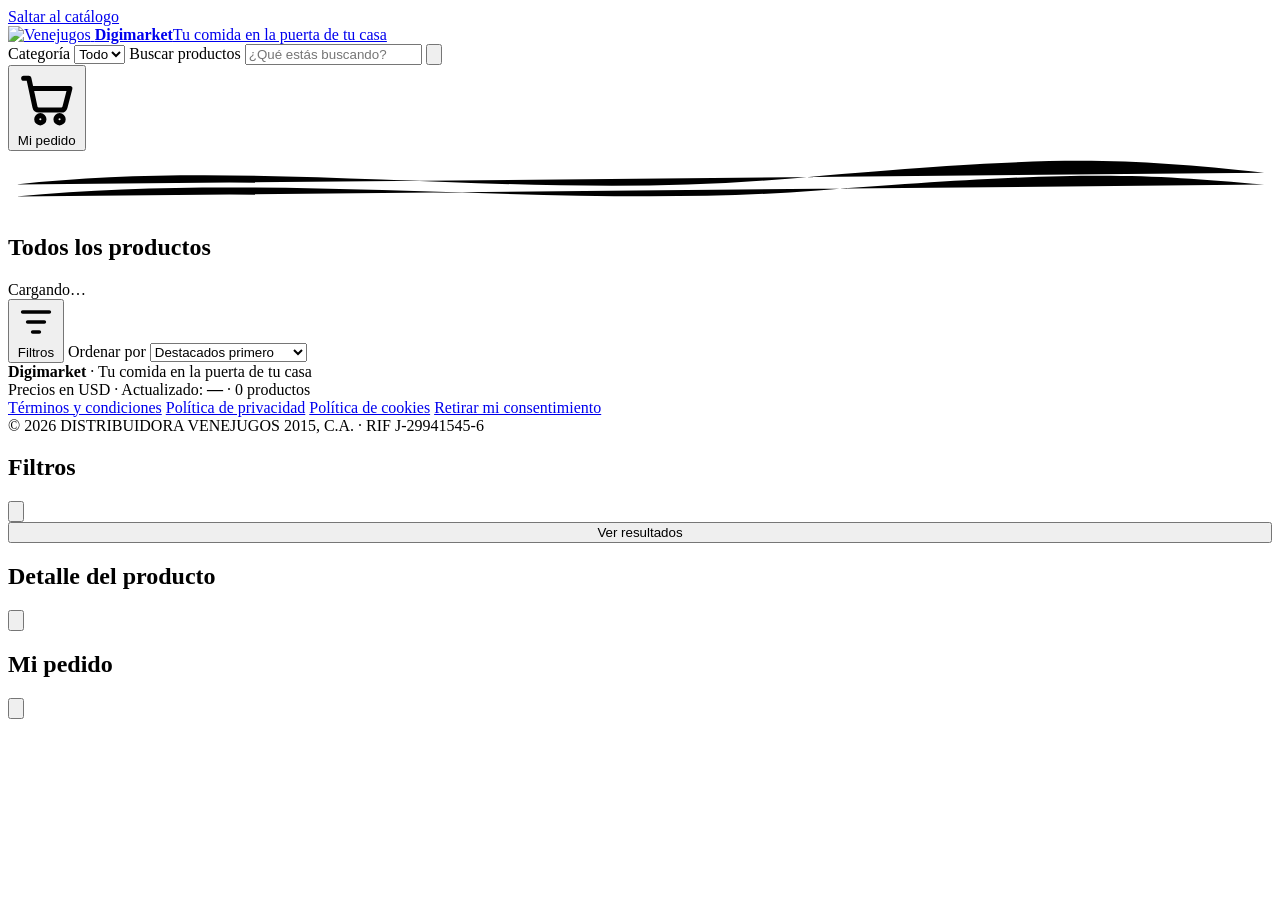
==== index.html @ 6cc230de "Add files via upload" ====
<!DOCTYPE html>
<html lang="es">
<head>
<meta charset="UTF-8">
<meta http-equiv="Content-Security-Policy" content="default-src 'self'; script-src 'self'; style-src 'self' 'unsafe-inline'; img-src 'self' data: blob: https:; font-src 'self'; connect-src 'self' https://script.google.com https://script.googleusercontent.com; object-src 'none'; base-uri 'self'; form-action 'self'">
<meta name="viewport" content="width=device-width, initial-scale=1, viewport-fit=cover, interactive-widget=resizes-content">
<title>Digimarket · Catálogo y promociones</title>
<meta name="description" content="Catálogo de productos Digimarket con precios, disponibilidad y promociones del mes.">
<meta name="theme-color" content="#0a2687">
<link rel="icon" type="image/png" href="img/favicon.png">
<link rel="apple-touch-icon" href="img/icono.png">
<link rel="preload" href="fuentes/bricolage.woff2" as="font" type="font/woff2" crossorigin>
<link rel="preload" href="fuentes/hanken.woff2" as="font" type="font/woff2" crossorigin>
<link rel="stylesheet" href="css/tienda.css">
</head>
<body class="entra">
<a class="saltar" href="#catalogo">Saltar al catálogo</a>

<header class="nav">
  <div class="contenedor nav-fila">
    <a class="marca" href="./" aria-label="Digimarket, inicio">
      <span class="marca-logo"><img src="img/logo.png" alt="Venejugos" width="56" height="38"></span>
      <span class="marca-texto"><strong id="nombreTienda">Digimarket</strong><span id="sloganTienda">Tu comida en la puerta de tu casa</span></span>
    </a>

    <form class="buscador" id="formBuscar" role="search">
      <label class="sr-only" for="buscarCategoria">Categoría</label>
      <select id="buscarCategoria"><option value="">Todo</option></select>
      <label class="sr-only" for="buscar">Buscar productos</label>
      <input id="buscar" type="search" placeholder="¿Qué estás buscando?" autocomplete="off" enterkeyhint="search">
      <button type="submit" aria-label="Buscar">
        <svg viewBox="0 0 24 24" fill="none" stroke="currentColor" stroke-width="2.4" stroke-linecap="round"><circle cx="11" cy="11" r="7"/><path d="m20 20-3.5-3.5"/></svg>
      </button>
    </form>

    <button class="btn-carrito" id="abrirCarrito" aria-label="Abrir mi pedido">
      <svg viewBox="0 0 24 24" fill="none" stroke="currentColor" stroke-width="2" stroke-linecap="round" stroke-linejoin="round"><path d="M3 4h2l2.4 11.2a1.5 1.5 0 0 0 1.5 1.2h8.7a1.5 1.5 0 0 0 1.5-1.1L21 8H6.2"/><circle cx="9.5" cy="20" r="1.4"/><circle cx="17" cy="20" r="1.4"/></svg>
      <span class="contador" id="contadorCarrito" hidden>0</span>
      <span class="txt">Mi pedido</span>
    </button>
  </div>
  <nav class="subnav" aria-label="Categorías">
    <div class="contenedor subnav-pista" id="barraCategorias"></div>
  </nav>
</header>
<svg class="cinta" viewBox="0 0 1280 60" aria-hidden="true" focusable="false">
    <defs>
      <linearGradient id="metal-plata" gradientUnits="userSpaceOnUse" x1="0" y1="0" x2="1280" y2="0"><stop offset="0" stop-color="#ffffff"/><stop offset=".22" stop-color="#c3cde2"/><stop offset=".45" stop-color="#ffffff"/><stop offset=".7" stop-color="#a9b6cf"/><stop offset="1" stop-color="#ffffff"/></linearGradient>
      <linearGradient id="metal-rojo" gradientUnits="userSpaceOnUse" x1="0" y1="0" x2="1280" y2="0"><stop offset="0" stop-color="#ff5a6e"/><stop offset=".25" stop-color="#e2001a"/><stop offset=".5" stop-color="#8f0011"/><stop offset=".75" stop-color="#e2001a"/><stop offset="1" stop-color="#ff4d63"/></linearGradient>
    </defs>
    <path class="c-azul" pathLength="1600" d="M8 34 C 260 6, 520 52, 790 28 S 1120 6, 1272 22"/>
    <path class="c-rojo" pathLength="1600" d="M8 46 C 280 20, 560 60, 820 40 S 1140 22, 1272 34"/>
  </svg>

<main class="contenedor" id="inicio">
  <section class="promos" id="seccionPromos" aria-label="Promociones del mes" hidden>
    <div class="promos-pista" id="pistaPromos"></div>
    <button class="promos-ctrl prev" id="promoPrev" aria-label="Promoción anterior"><svg viewBox="0 0 24 24" fill="none" stroke="currentColor" stroke-width="2.6" stroke-linecap="round"><path d="m15 18-6-6 6-6"/></svg></button>
    <button class="promos-ctrl next" id="promoNext" aria-label="Promoción siguiente"><svg viewBox="0 0 24 24" fill="none" stroke="currentColor" stroke-width="2.6" stroke-linecap="round"><path d="m9 18 6-6-6-6"/></svg></button>
    <div class="promos-puntos" id="puntosPromos"></div>
  </section>

  <section class="seccion panel-ofertas" id="seccionOfertas" hidden>
    <div class="seccion-cab">
      <h2 id="tituloOfertas">Ofertas del mes</h2>
      <button class="enlace" id="verOfertas">Ver todas</button>
    </div>
    <div class="fila-scroll" id="filaOfertas"></div>
  </section>

  <section class="catalogo" id="catalogo" aria-label="Catálogo de productos">
    <aside class="filtros" id="filtrosLateral" aria-label="Filtros"></aside>
    <div>
      <div class="seccion-cab" style="margin-bottom:8px">
        <h2 id="tituloListado">Todos los productos</h2>
      </div>
      <div class="barra-resultados">
        <span class="total" id="totalResultados" aria-live="polite">Cargando…</span>
        <div class="barra-acciones">
          <button class="btn-filtros" id="abrirFiltros" type="button">
            <svg viewBox="0 0 24 24" fill="none" stroke="currentColor" stroke-width="2.2" stroke-linecap="round"><path d="M4 6h16M7 12h10M10 18h4"/></svg>
            Filtros <span class="num" id="numFiltros" hidden>0</span>
          </button>
          <label class="sr-only" for="orden">Ordenar por</label>
          <select class="selector" id="orden">
            <option value="relevancia">Destacados primero</option>
            <option value="precio-asc">Precio: menor a mayor</option>
            <option value="precio-desc">Precio: mayor a menor</option>
            <option value="descuento-desc">Mayor descuento</option>
            <option value="producto-asc">Nombre: A-Z</option>
            <option value="producto-desc">Nombre: Z-A</option>
            <option value="stock-desc">Más disponibles</option>
          </select>
        </div>
      </div>
      <div class="chips-activos" id="chipsActivos"></div>
      <div class="grid" id="grid" aria-busy="true"></div>
      <nav class="paginacion" id="paginacion" aria-label="Páginas"></nav>
    </div>
  </section>
</main>

<footer class="pie">
  <div class="contenedor pie-fila">
    <div><strong id="pieNombre">Digimarket</strong> · <span id="pieSlogan">Tu comida en la puerta de tu casa</span><br>Precios en USD · Actualizado: <strong id="actualizado">—</strong> · <span id="totalProductos">0</span> productos</div>
    <nav class="pie-legal" aria-label="Documentos legales">
      <a href="terminos.html">Términos y condiciones</a>
      <a href="privacidad.html">Política de privacidad</a>
      <a href="cookies.html">Política de cookies</a>
      <a href="#" data-retirar-consentimiento>Retirar mi consentimiento</a>
    </nav>
    <div>© 2026 <span data-legal="empresa.razon">DISTRIBUIDORA VENEJUGOS 2015, C.A.</span> · RIF <span data-legal="empresa.rif">J-29941545-6</span></div>
  </div>
</footer>

<div class="velo" id="velo"></div>

<!-- Hoja de filtros (móvil / tableta) -->
<aside class="hoja izquierda" id="hojaFiltros" role="dialog" aria-modal="true" aria-labelledby="tFiltros">
  <div class="asa"></div>
  <div class="hoja-cab"><h2 id="tFiltros">Filtros</h2><button class="btn-cerrar" data-cerrar aria-label="Cerrar filtros"><svg viewBox="0 0 24 24" fill="none" stroke="currentColor" stroke-width="2.4" stroke-linecap="round"><path d="M18 6 6 18M6 6l12 12"/></svg></button></div>
  <div class="hoja-cuerpo" id="filtrosHoja"></div>
  <div class="hoja-pie"><button class="btn btn-azul" style="width:100%" data-cerrar id="verResultados">Ver resultados</button></div>
</aside>

<!-- Detalle de producto -->
<aside class="hoja centro" id="hojaDetalle" role="dialog" aria-modal="true" aria-labelledby="tDetalle">
  <div class="asa"></div>
  <div class="hoja-cab"><h2 id="tDetalle">Detalle del producto</h2><button class="btn-cerrar" data-cerrar aria-label="Cerrar detalle"><svg viewBox="0 0 24 24" fill="none" stroke="currentColor" stroke-width="2.4" stroke-linecap="round"><path d="M18 6 6 18M6 6l12 12"/></svg></button></div>
  <div class="hoja-cuerpo" id="contenidoDetalle"></div>
</aside>

<!-- Carrito / Mi pedido -->
<aside class="hoja" id="hojaCarrito" role="dialog" aria-modal="true" aria-labelledby="tCarrito">
  <div class="asa"></div>
  <div class="hoja-cab"><h2 id="tCarrito">Mi pedido</h2><button class="btn-cerrar" data-cerrar aria-label="Cerrar pedido"><svg viewBox="0 0 24 24" fill="none" stroke="currentColor" stroke-width="2.4" stroke-linecap="round"><path d="M18 6 6 18M6 6l12 12"/></svg></button></div>
  <div class="hoja-cuerpo" id="contenidoCarrito"></div>
  <div class="hoja-pie" id="pieCarrito"></div>
</aside>

<div class="pedido-captura" id="pedidoCaptura" aria-hidden="true"></div>
<div class="aviso-flotante" id="avisoFlotante" role="status" aria-live="polite"></div>

<script src="js/vendor/html2canvas.min.js" defer></script>
<script src="js/legal.js"></script>
<script src="js/consentimiento.js"></script>
<script src="js/comun.js"></script>
<script src="js/tienda.js"></script>
</body>
</html>
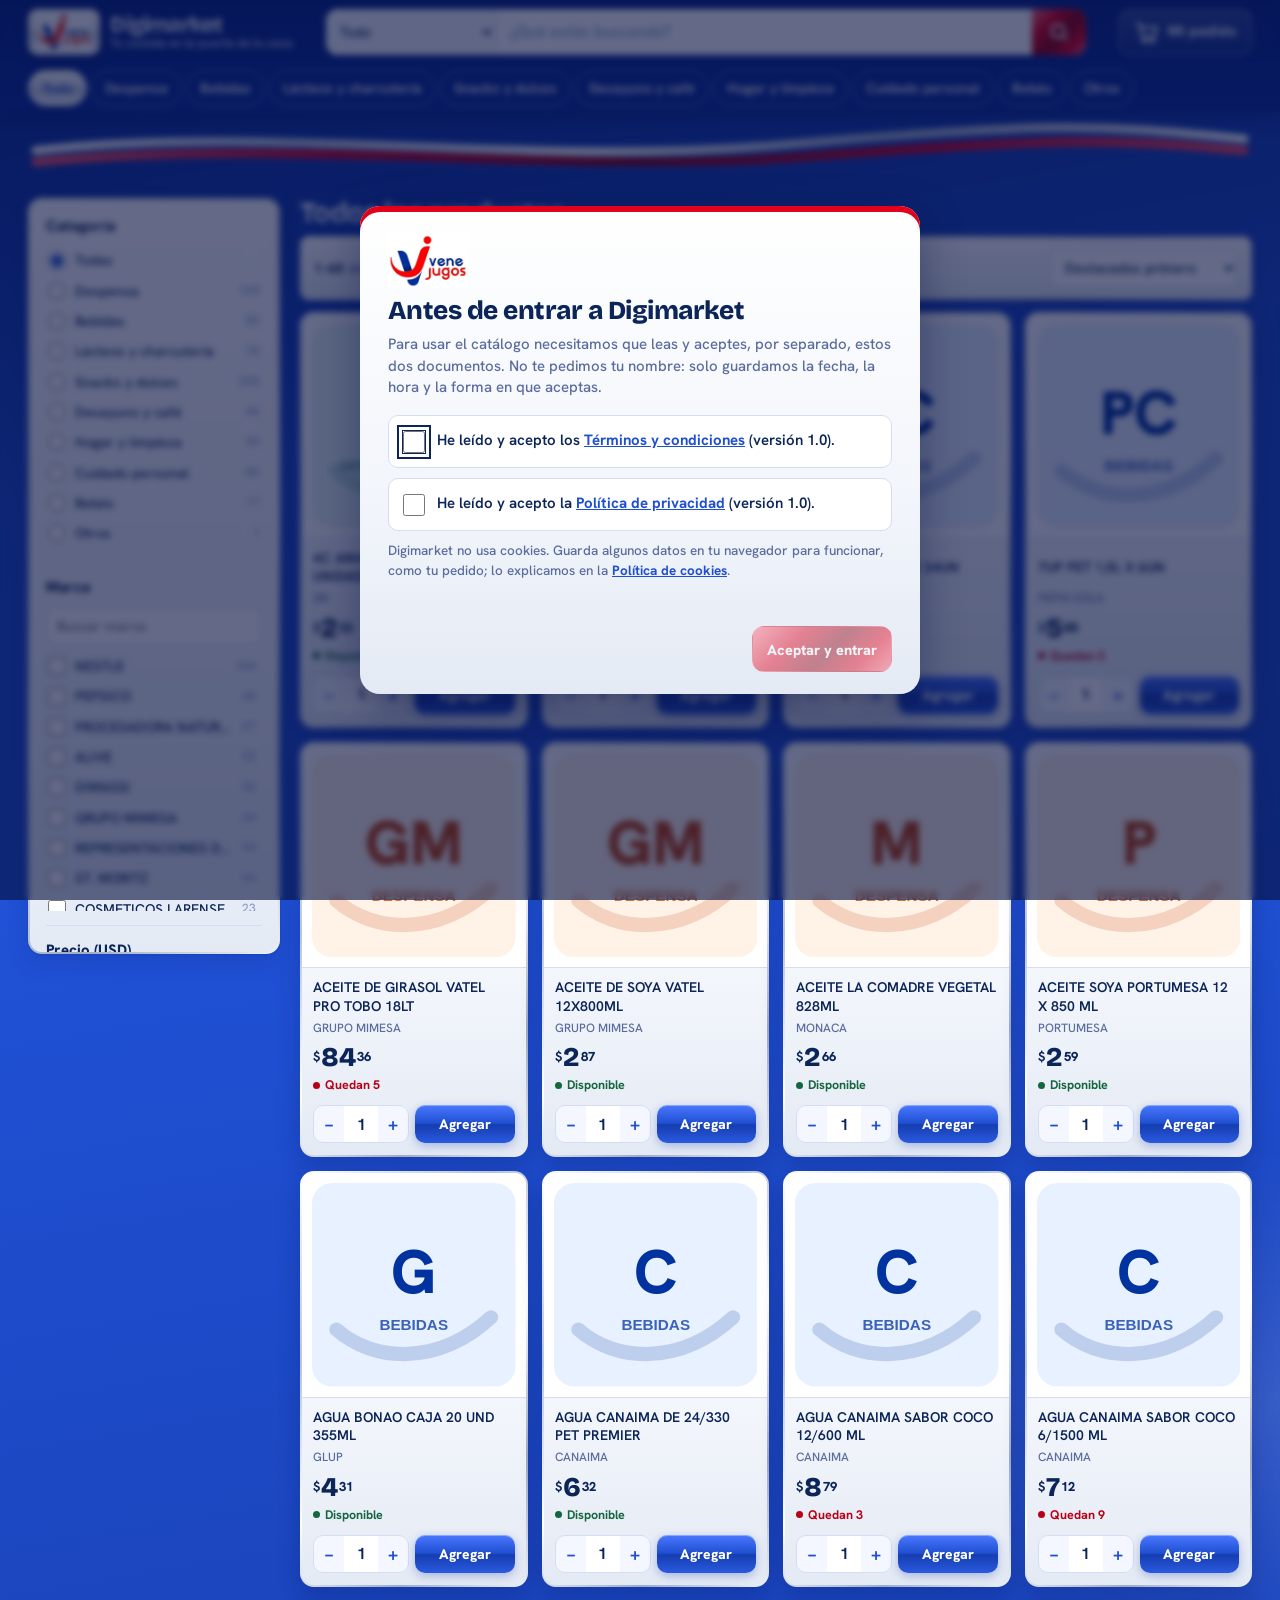
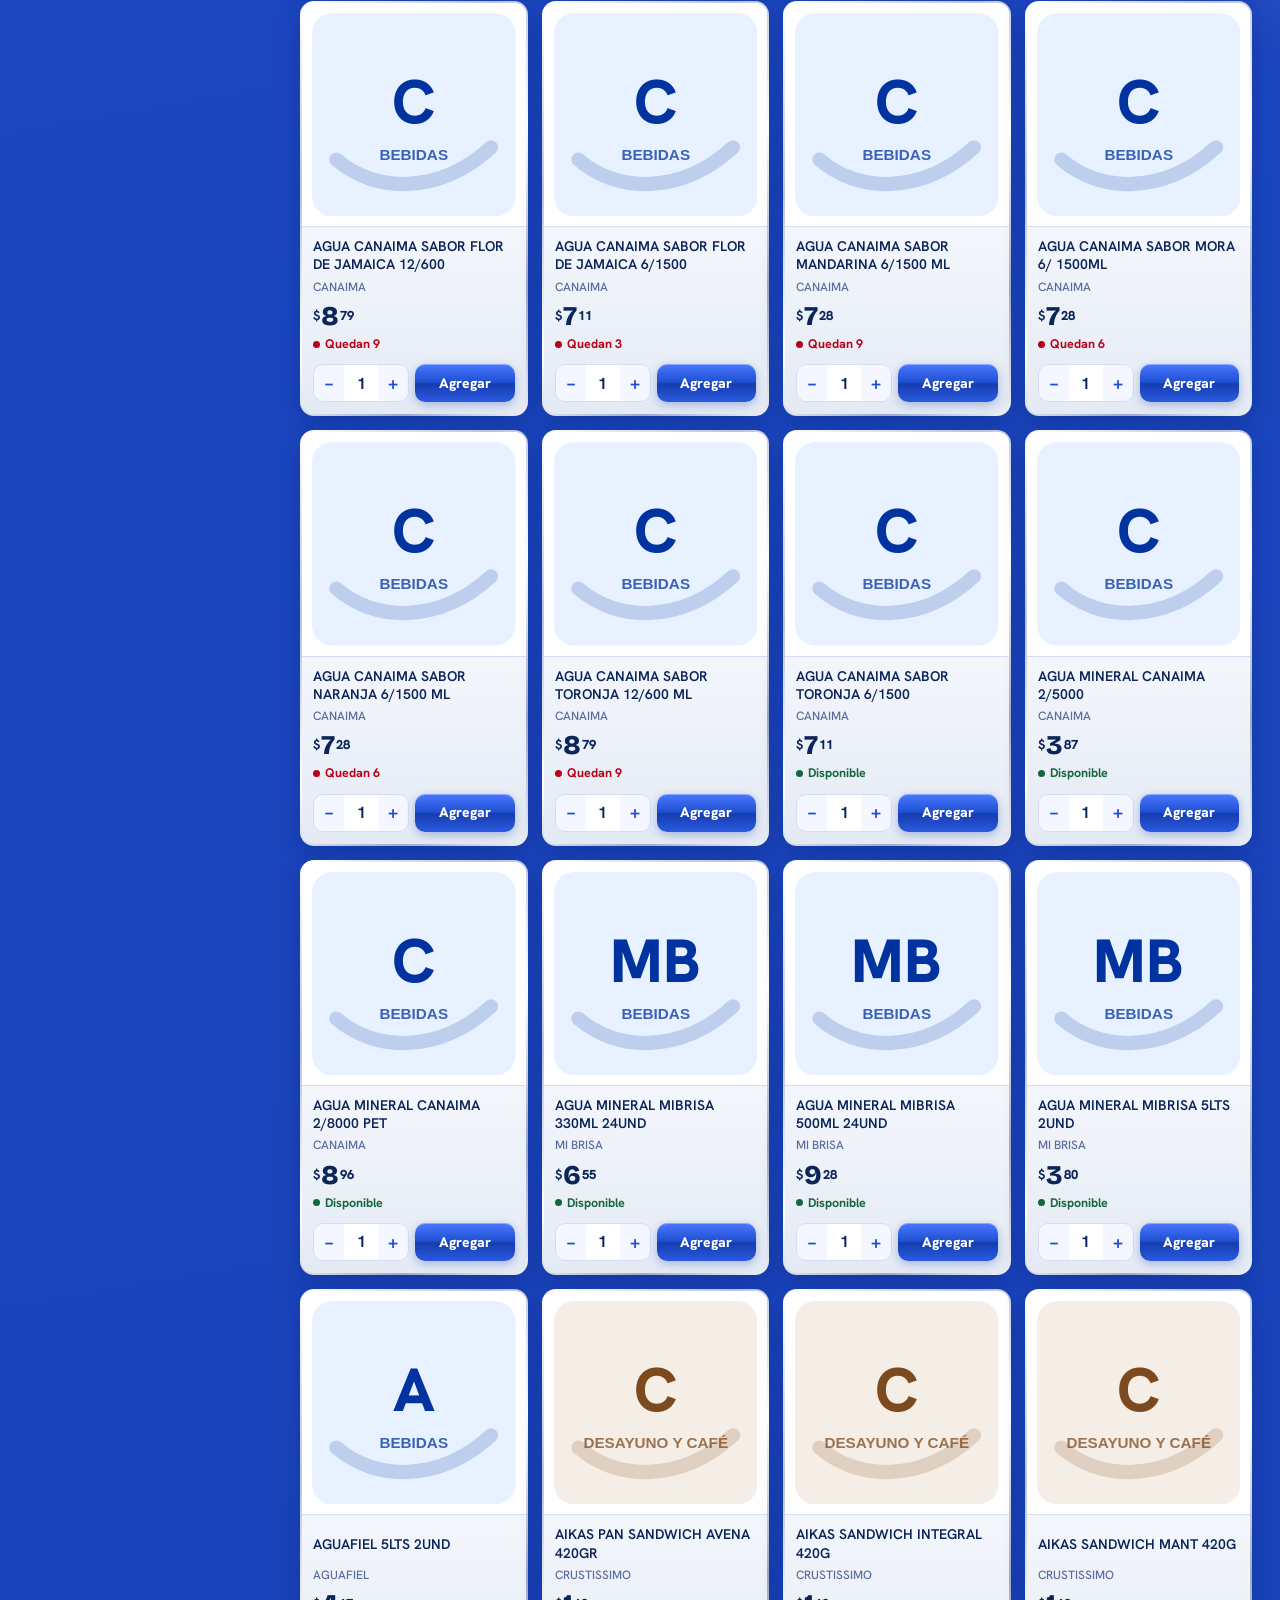
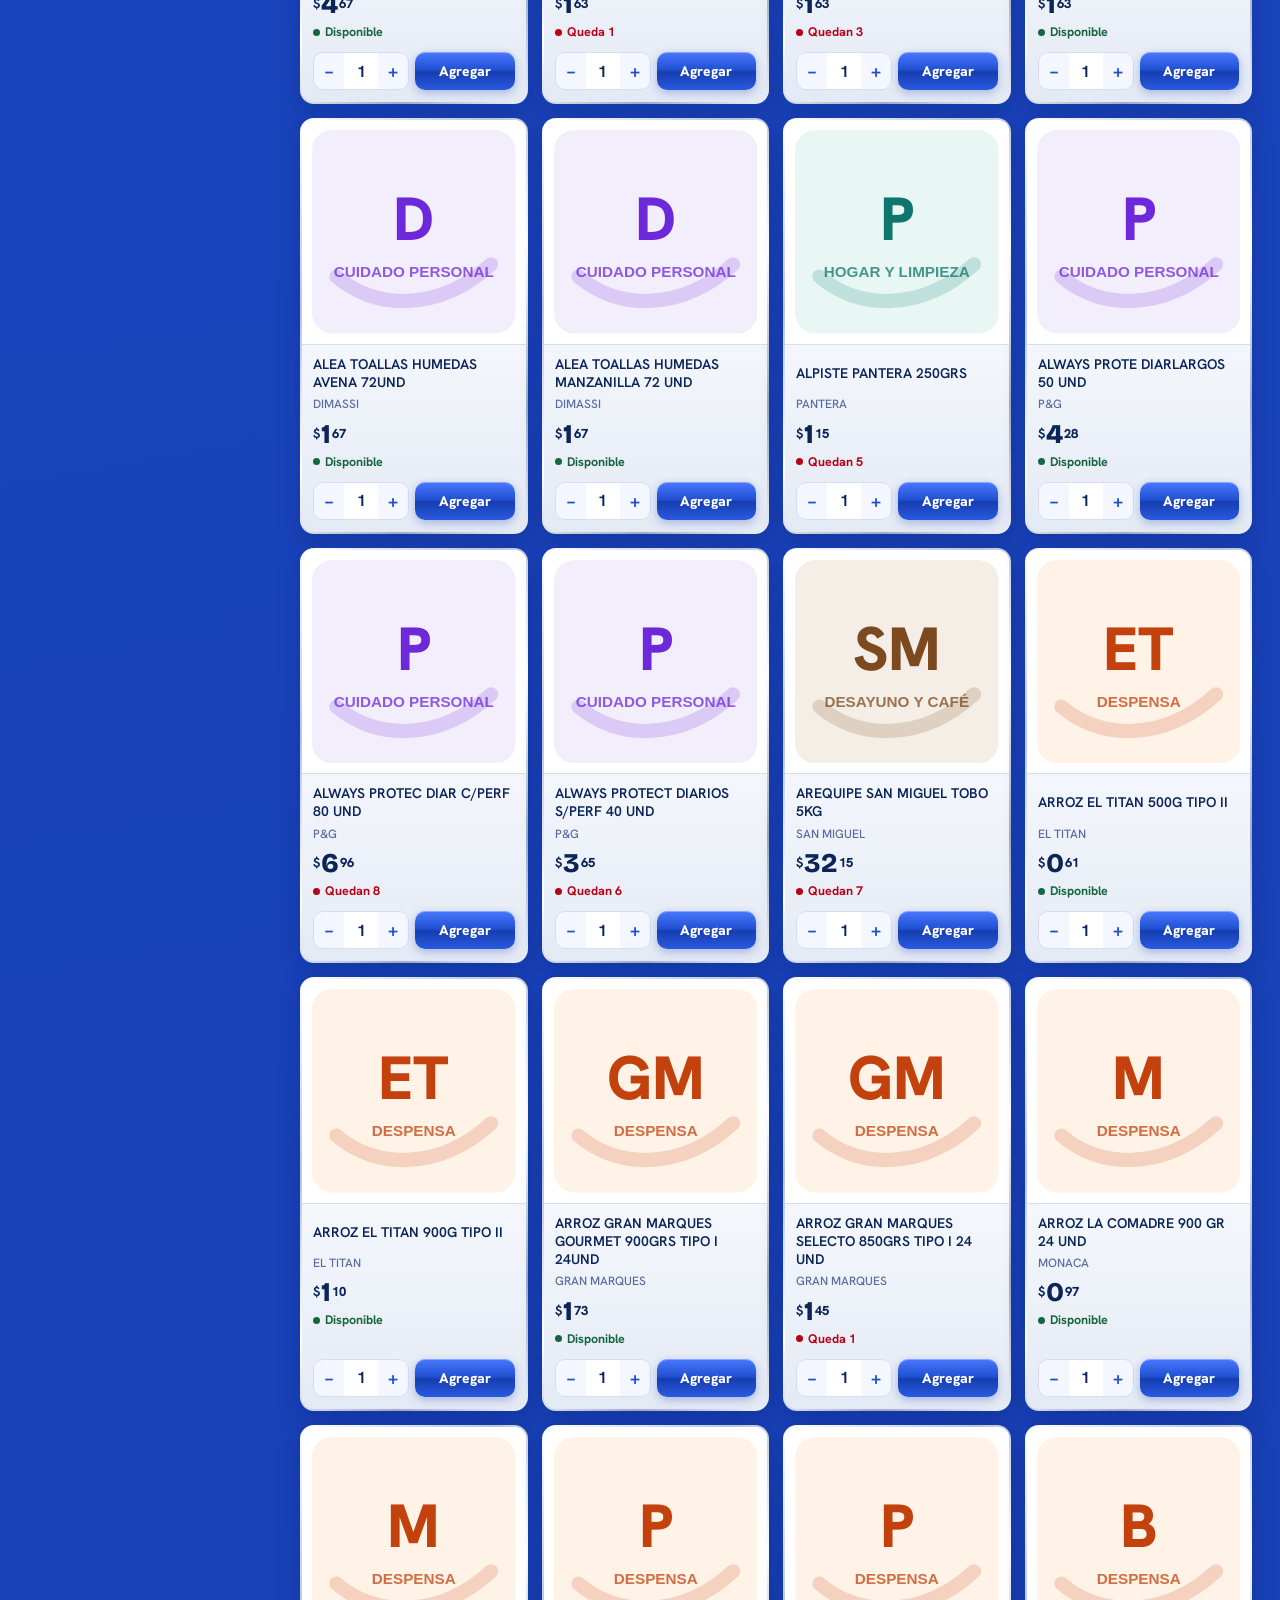
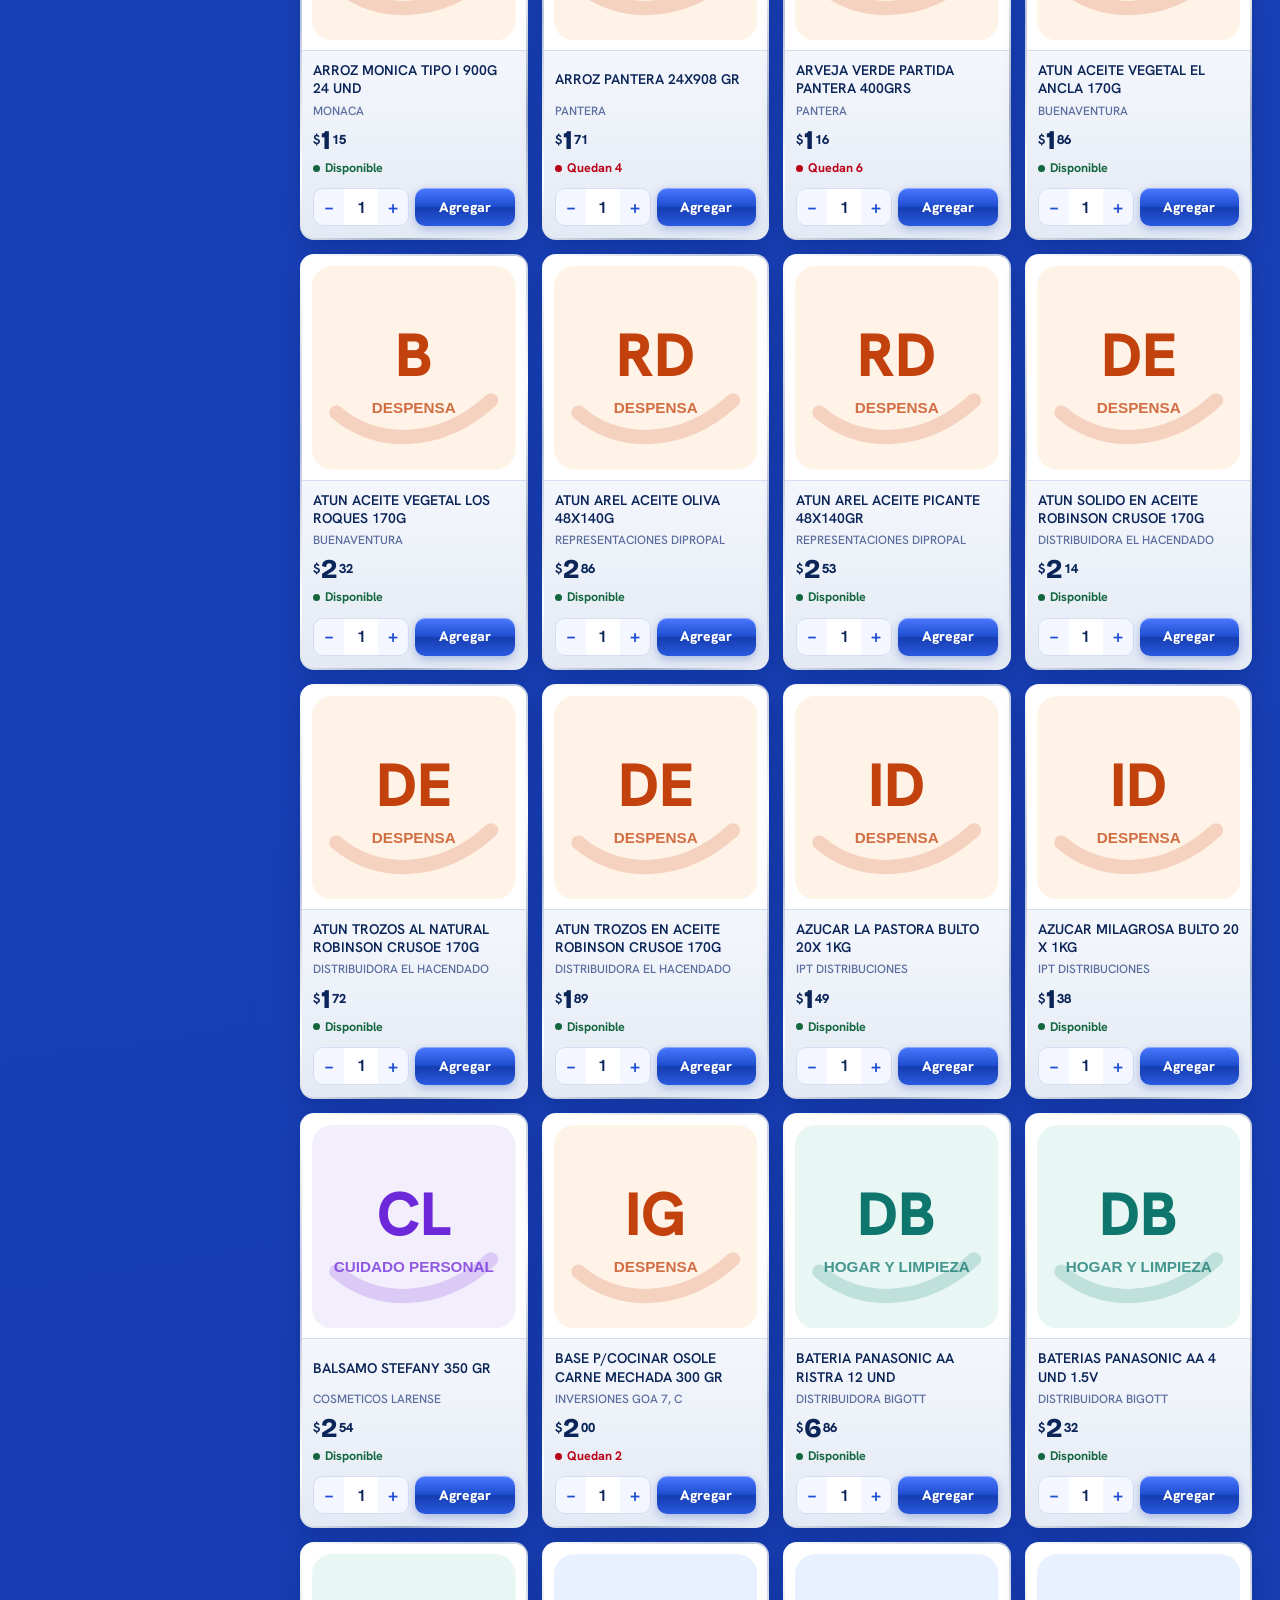
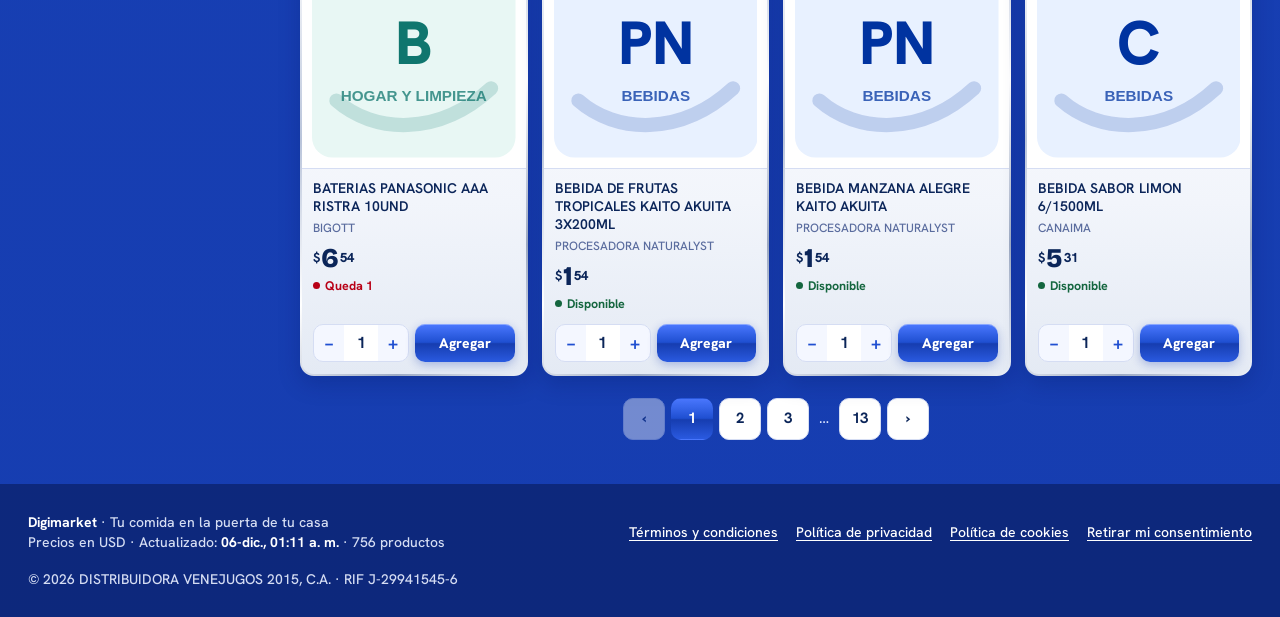
==== commit 47a5beef: "Add files via upload" ====
--- a/index.html
+++ b/index.html
@@ -7,11 +7,11 @@
 <title>Digimarket · Catálogo y promociones</title>
 <meta name="description" content="Catálogo de productos Digimarket con precios, disponibilidad y promociones del mes.">
 <meta name="theme-color" content="#0a2687">
-<link rel="icon" type="image/png" href="img/favicon.png">
-<link rel="apple-touch-icon" href="img/icono.png">
-<link rel="preload" href="fuentes/bricolage.woff2" as="font" type="font/woff2" crossorigin>
-<link rel="preload" href="fuentes/hanken.woff2" as="font" type="font/woff2" crossorigin>
-<link rel="stylesheet" href="css/tienda.css">
+<link rel="icon" type="image/png" href="favicon.png">
+<link rel="apple-touch-icon" href="icono.png">
+<link rel="preload" href="bricolage.woff2" as="font" type="font/woff2" crossorigin>
+<link rel="preload" href="hanken.woff2" as="font" type="font/woff2" crossorigin>
+<link rel="stylesheet" href="tienda.css">
 </head>
 <body class="entra">
 <a class="saltar" href="#catalogo">Saltar al catálogo</a>
@@ -19,7 +19,7 @@
 <header class="nav">
   <div class="contenedor nav-fila">
     <a class="marca" href="./" aria-label="Digimarket, inicio">
-      <span class="marca-logo"><img src="img/logo.png" alt="Venejugos" width="56" height="38"></span>
+      <span class="marca-logo"><img src="logo.png" alt="Venejugos" width="56" height="38"></span>
       <span class="marca-texto"><strong id="nombreTienda">Digimarket</strong><span id="sloganTienda">Tu comida en la puerta de tu casa</span></span>
     </a>
 
@@ -141,10 +141,10 @@
 <div class="pedido-captura" id="pedidoCaptura" aria-hidden="true"></div>
 <div class="aviso-flotante" id="avisoFlotante" role="status" aria-live="polite"></div>
 
-<script src="js/vendor/html2canvas.min.js" defer></script>
-<script src="js/legal.js"></script>
-<script src="js/consentimiento.js"></script>
-<script src="js/comun.js"></script>
-<script src="js/tienda.js"></script>
+<script src="html2canvas.min.js" defer></script>
+<script src="legal.js"></script>
+<script src="consentimiento.js"></script>
+<script src="comun.js"></script>
+<script src="tienda.js"></script>
 </body>
 </html>
--- a/tienda.css
+++ b/tienda.css
@@ -0,0 +1,720 @@
+/* =========================================================================
+   Digimarket · Venejugos — Catálogo público
+   Colorimetría tomada del logo Venejugos: azul real + rojo vivo sobre blanco.
+   ========================================================================= */
+@font-face {
+  font-family: "Bricolage";
+  src: url("./bricolage.woff2") format("woff2-variations"), url("./bricolage.woff2") format("woff2");
+  font-weight: 200 800; font-stretch: 75% 100%; font-display: swap;
+}
+@font-face {
+  font-family: "Hanken";
+  src: url("./hanken.woff2") format("woff2-variations"), url("./hanken.woff2") format("woff2");
+  font-weight: 100 900; font-display: swap;
+}
+/* Colorimetría tomada de NEXUS: azul Venejugos profundo, rojo de marca
+   metálico y superficies plateadas. */
+:root {
+  --azul: #1f4fd1;
+  --azul-900: #0b2559;      /* marino: títulos y texto fuerte */
+  --azul-700: #163db0;
+  --azul-100: #d5ddf3;
+  --azul-050: #e8eeff;
+  --rojo: #e2001a;
+  --rojo-700: #b80016;
+  --rojo-050: #fff1f3;
+  --tinta: #0b2559;
+  --gris: #5a6c9e;
+  --gris-claro: #8a9bc9;
+  --linea: #d5ddf3;
+  --fondo: #f4f7ff;
+  --blanco: #ffffff;
+  --verde: #14663f;
+  --plata: linear-gradient(180deg, #ffffff 0%, #e6ecf6 42%, #c3cde2 52%, #f3f6fb 100%);
+  --plata-borde: linear-gradient(135deg, #ffffff 0%, #b9c4da 30%, #ffffff 55%, #9eabc4 80%, #eef2f8 100%);
+  --rojo-metal: linear-gradient(135deg, #ff6b7d 0%, #e2001a 30%, #8f0011 55%, #e2001a 78%, #ff5a6e 100%);
+  --azul-metal: linear-gradient(180deg, #4a78ff 0%, #1f4fd1 48%, #163db0 52%, #2a5ae0 100%);
+  --superficie-clara: linear-gradient(180deg, #ffffff 0%, #f2f5fb 60%, #e4eaf4 100%);
+  --fondo-azul: radial-gradient(900px 480px at 12% -8%, rgba(120, 160, 255, .55), transparent 62%), radial-gradient(700px 420px at 100% 20%, rgba(255, 255, 255, .12), transparent 60%), linear-gradient(170deg, #0c2c95 0, #1f4fd1 520px, #2051d6 900px, #1b46bf 1600px, #163db0 100%);
+
+  --radio: 14px;
+  --radio-sm: 9px;
+  --sombra: 0 1px 2px rgba(4, 20, 90, .08), 0 8px 22px rgba(4, 20, 90, .14);
+  --sombra-alta: 0 14px 44px rgba(4, 14, 60, .38);
+  --fuente: "Hanken", "Segoe UI", system-ui, -apple-system, Roboto, Arial, sans-serif;
+  --fuente-display: "Bricolage", "Segoe UI", system-ui, sans-serif;
+  --contenedor: 1480px;
+  --pad: clamp(12px, 2.4vw, 28px);
+  --alto-nav: 64px;
+  --ease: cubic-bezier(.2, .8, .2, 1);
+}
+
+*, *::before, *::after { box-sizing: border-box; }
+html {
+  -webkit-tap-highlight-color: transparent;
+  -webkit-text-size-adjust: 100%;
+  scroll-padding-top: 140px;
+}
+body {
+  margin: 0;
+  font-family: var(--fuente);
+  font-size: 15px;
+  line-height: 1.45;
+  color: var(--tinta);
+  background: var(--fondo);
+  -webkit-font-smoothing: antialiased;
+  min-height: 100svh;
+  display: flex; flex-direction: column;
+}
+img { max-width: 100%; display: block; }
+button, input, select, textarea { font: inherit; color: inherit; }
+button, a, [role="button"], .chip, .tab { touch-action: manipulation; }
+button, [role="button"], .chip { -webkit-user-select: none; user-select: none; }
+input, select, textarea { font-size: 16px; }
+:focus-visible { outline: 3px solid #ffffff; outline-offset: 1px; box-shadow: 0 0 0 6px #0b2559; border-radius: 6px; }
+.sr-only { position: absolute; width: 1px; height: 1px; padding: 0; margin: -1px; overflow: hidden; clip: rect(0 0 0 0); white-space: nowrap; border: 0; }
+.contenedor { width: 100%; max-width: var(--contenedor); margin: 0 auto; padding-inline: var(--pad); }
+
+/* ---------- Barra superior ---------- */
+.nav {
+  position: sticky; top: 0; z-index: 40;
+  background: var(--azul-900);
+  color: var(--blanco);
+  padding-top: env(safe-area-inset-top, 0px);
+}
+.nav-fila {
+  display: grid;
+  grid-template-columns: auto 1fr auto;
+  align-items: center;
+  gap: clamp(10px, 2vw, 24px);
+  min-height: var(--alto-nav);
+}
+.marca { display: flex; align-items: center; gap: 10px; text-decoration: none; color: inherit; min-width: 0; }
+.marca-logo {
+  background: var(--blanco); border-radius: 10px; padding: 4px 8px;
+  height: 46px; display: grid; place-items: center; flex-shrink: 0;
+}
+.marca-logo img { height: 38px; width: auto; }
+.marca-texto { display: flex; flex-direction: column; line-height: 1.05; }
+.marca-texto strong { font-family: var(--fuente-display); font-size: 22px; font-weight: 800; letter-spacing: -.01em; }
+.marca-texto span { font-size: 12px; color: var(--azul-100); }
+
+.buscador {
+  display: flex; align-items: stretch;
+  background: var(--blanco); border-radius: 12px; overflow: hidden;
+  height: 46px; max-width: 760px; width: 100%; justify-self: center;
+  box-shadow: 0 0 0 2px transparent; transition: box-shadow .15s;
+}
+.buscador:focus-within { box-shadow: 0 0 0 3px var(--rojo); }
+.buscador select {
+  border: 0; background: var(--fondo); color: var(--tinta);
+  padding: 0 10px; font-size: 14px; max-width: 170px; cursor: pointer;
+  border-right: 1px solid var(--linea);
+}
+.buscador input {
+  flex: 1; border: 0; padding: 0 14px; min-width: 0; color: var(--tinta); background: transparent;
+}
+.buscador input:focus { outline: none; }
+.buscador input::placeholder { color: var(--gris-claro); }
+.buscador button {
+  border: 0; background: var(--rojo); color: var(--blanco);
+  width: 54px; display: grid; place-items: center; cursor: pointer;
+}
+.buscador button:active { background: var(--rojo-700); }
+.buscador button svg { width: 22px; height: 22px; }
+
+.btn-carrito {
+  position: relative; display: flex; align-items: center; gap: 8px;
+  background: transparent; border: 1px solid rgba(255,255,255,.28);
+  color: var(--blanco); border-radius: 12px; padding: 0 14px; height: 46px; cursor: pointer;
+  font-weight: 700;
+}
+.btn-carrito svg { width: 26px; height: 26px; }
+.btn-carrito:active { transform: scale(.97); }
+.contador {
+  position: absolute; top: -7px; left: 26px;
+  min-width: 22px; height: 22px; padding: 0 6px; border-radius: 11px;
+  background: var(--rojo); color: var(--blanco); font-size: 12px; font-weight: 800;
+  display: grid; place-items: center; border: 2px solid var(--azul-900);
+}
+.contador[hidden] { display: none; }
+.contador.salto { animation: salto .35s var(--ease); }
+@keyframes salto { 40% { transform: scale(1.35); } }
+
+/* ---------- Barra de categorías ---------- */
+.subnav { background: var(--azul); border-bottom: 3px solid var(--rojo); }
+.subnav-pista {
+  display: flex; gap: 4px; overflow-x: auto; scrollbar-width: none;
+  padding-block: 6px; scroll-snap-type: x proximity;
+}
+.subnav-pista::-webkit-scrollbar { display: none; }
+.subnav .chip {
+  flex-shrink: 0; scroll-snap-align: start;
+  background: transparent; border: 0; color: var(--blanco);
+  padding: 7px 13px; border-radius: 999px; font-size: 14px; font-weight: 600; cursor: pointer; white-space: nowrap;
+}
+.subnav .chip[aria-pressed="true"] { background: var(--blanco); color: var(--azul); }
+.subnav .chip.oferta { color: #ffd0d3; }
+.subnav .chip.oferta[aria-pressed="true"] { background: var(--rojo); color: var(--blanco); }
+
+/* ---------- Banners de promociones ---------- */
+.promos { margin-top: 18px; position: relative; }
+.promos-pista {
+  display: grid; grid-auto-flow: column; grid-auto-columns: 100%;
+  overflow-x: auto; scroll-snap-type: x mandatory; scrollbar-width: none;
+  border-radius: var(--radio); overscroll-behavior-x: contain;
+}
+.promos-pista::-webkit-scrollbar { display: none; }
+.banner {
+  scroll-snap-align: start; position: relative; overflow: hidden;
+  aspect-ratio: 16 / 4.6; min-height: 190px;
+  border-radius: var(--radio); color: var(--blanco); border: 0; padding: 0; text-align: left; cursor: pointer;
+  background: var(--azul);
+}
+.banner.rojo { background: var(--rojo); }
+.banner picture, .banner img.banner-img { position: absolute; inset: 0; width: 100%; height: 100%; object-fit: cover; }
+.banner-arte { position: absolute; inset: 0; pointer-events: none; }
+.banner-contenido {
+  position: relative; z-index: 1; height: 100%;
+  display: flex; flex-direction: column; justify-content: center; align-items: flex-start; gap: 8px;
+  padding: clamp(18px, 4vw, 56px); max-width: min(640px, 70%);
+}
+.banner-etiqueta {
+  font-family: var(--fuente-display); font-weight: 800; line-height: .9;
+  font-size: clamp(44px, 8vw, 104px); letter-spacing: -.03em;
+}
+.banner h2 { margin: 0; font-family: var(--fuente-display); font-size: clamp(22px, 3.2vw, 40px); line-height: 1.05; font-weight: 800; }
+.banner p { margin: 0; font-size: clamp(14px, 1.4vw, 17px); max-width: 46ch; opacity: .92; }
+.banner-cta {
+  margin-top: 8px; display: inline-flex; align-items: center; gap: 8px;
+  background: var(--blanco); color: var(--azul); font-weight: 800; padding: 10px 16px; border-radius: 999px; font-size: 14px;
+}
+.banner.rojo .banner-cta { color: var(--rojo-700); }
+.banner-fechas { font-size: 12.5px; opacity: .85; }
+.banner.solo-imagen .banner-cta { position: absolute; right: 16px; bottom: 16px; margin: 0; box-shadow: var(--sombra); }
+.promos-ctrl {
+  position: absolute; top: 50%; transform: translateY(-50%);
+  width: 44px; height: 44px; border-radius: 50%; border: 0; cursor: pointer;
+  background: rgba(255,255,255,.92); color: var(--azul); display: grid; place-items: center; box-shadow: var(--sombra);
+}
+.promos-ctrl svg { width: 22px; height: 22px; }
+.promos-ctrl.prev { left: 10px; }
+.promos-ctrl.next { right: 10px; }
+.promos-puntos { display: flex; gap: 6px; justify-content: center; margin-top: 10px; }
+.promos-puntos button { width: 9px; height: 9px; border-radius: 5px; border: 0; padding: 0; background: #c4cbe0; cursor: pointer; transition: width .2s var(--ease), background .2s; }
+.promos-puntos button[aria-current="true"] { width: 26px; background: var(--azul); }
+
+/* ---------- Secciones ---------- */
+.seccion { margin-top: 22px; }
+.seccion-cab { display: flex; align-items: baseline; justify-content: space-between; gap: 12px; margin-bottom: 10px; }
+.seccion-cab h2 { margin: 0; font-family: var(--fuente-display); font-size: clamp(21px, 2.4vw, 28px); font-weight: 800; color: var(--azul-900); line-height: 1.1; }
+.seccion-cab small { color: var(--gris); font-size: 14px; }
+.enlace { background: none; border: 0; color: var(--azul); font-weight: 700; cursor: pointer; padding: 6px 0; font-size: 14px; }
+.enlace:hover { text-decoration: underline; }
+
+.fila-scroll {
+  display: grid; grid-auto-flow: column; grid-auto-columns: var(--ancho-fila, 200px);
+  gap: 12px; overflow-x: auto; padding: 4px 2px 14px; scroll-snap-type: x proximity; overscroll-behavior-x: contain;
+}
+.fila-scroll > * { scroll-snap-align: start; }
+.panel-ofertas { background: var(--blanco); border-radius: var(--radio); padding: 16px 16px 4px; box-shadow: var(--sombra); }
+
+/* ---------- Disposición catálogo ---------- */
+.catalogo { display: grid; grid-template-columns: 1fr; gap: 20px; margin-top: 22px; align-items: start; }
+.filtros { display: none; }
+.barra-resultados {
+  display: flex; align-items: center; justify-content: space-between; gap: 10px; flex-wrap: wrap;
+  background: var(--blanco); border-radius: var(--radio-sm); padding: 10px 12px; margin-bottom: 12px; box-shadow: var(--sombra);
+}
+.barra-resultados .total { font-size: 14px; color: var(--gris); }
+.barra-resultados .total strong { color: var(--tinta); }
+.barra-acciones { display: flex; gap: 8px; align-items: center; }
+.selector {
+  height: 40px; border: 1px solid var(--linea); border-radius: 10px; background: var(--blanco);
+  padding: 0 10px; font-size: 14px; cursor: pointer;
+}
+.btn-filtros {
+  height: 40px; display: inline-flex; align-items: center; gap: 6px; padding: 0 14px;
+  border: 1px solid var(--linea); background: var(--blanco); border-radius: 10px; font-weight: 700; cursor: pointer; font-size: 14px;
+}
+.btn-filtros svg { width: 18px; height: 18px; }
+.btn-filtros .num { background: var(--rojo); color: var(--blanco); border-radius: 9px; font-size: 11px; padding: 1px 6px; }
+.chips-activos { display: flex; flex-wrap: wrap; gap: 6px; margin: -4px 0 12px; }
+.chips-activos:empty { display: none; }
+.chip-activo {
+  display: inline-flex; align-items: center; gap: 6px; background: var(--azul-050); color: var(--azul);
+  border: 1px solid var(--azul-100); border-radius: 999px; padding: 5px 10px; font-size: 13px; font-weight: 600; cursor: pointer;
+}
+.chip-activo svg { width: 14px; height: 14px; }
+
+/* ---------- Panel de filtros ---------- */
+.filtro-grupo { padding: 14px 0; border-bottom: 1px solid var(--linea); }
+.filtro-grupo:first-child { padding-top: 0; }
+.filtro-grupo h3 { margin: 0 0 8px; font-size: 15px; font-weight: 800; color: var(--azul-900); }
+.opcion {
+  display: flex; align-items: center; gap: 9px; padding: 5px 2px; font-size: 14px; cursor: pointer; border-radius: 6px;
+}
+.opcion input { width: 18px; height: 18px; accent-color: var(--azul); margin: 0; flex-shrink: 0; }
+.opcion span { flex: 1; min-width: 0; overflow: hidden; text-overflow: ellipsis; white-space: nowrap; }
+.opcion small { color: var(--gris-claro); font-size: 12px; }
+.marca-buscar { width: 100%; height: 38px; border: 1px solid var(--linea); border-radius: 9px; padding: 0 10px; margin-bottom: 6px; font-size: 14px; }
+.lista-marcas { max-height: 260px; overflow-y: auto; overscroll-behavior: contain; padding-right: 4px; }
+.rango { display: flex; gap: 8px; align-items: center; }
+.rango input { width: 100%; height: 38px; border: 1px solid var(--linea); border-radius: 9px; padding: 0 10px; font-size: 14px; min-width: 0; }
+.btn-limpiar { margin-top: 12px; width: 100%; height: 40px; border-radius: 10px; border: 1px solid var(--linea); background: var(--blanco); font-weight: 700; cursor: pointer; }
+
+/* ---------- Tarjeta de producto ---------- */
+.grid {
+  display: grid; gap: 10px;
+  grid-template-columns: repeat(2, minmax(0, 1fr));
+}
+.tarjeta {
+  background: var(--blanco); border-radius: var(--radio); box-shadow: var(--sombra);
+  display: flex; flex-direction: column; overflow: hidden; position: relative; min-width: 0;
+  border: 1px solid transparent; transition: border-color .15s;
+}
+.tarjeta.agotado .foto img { opacity: .45; filter: grayscale(.6); }
+.foto {
+  position: relative; aspect-ratio: 1 / 1; background: var(--blanco);
+  display: grid; place-items: center; border: 0; padding: 10px; cursor: pointer; width: 100%;
+  border-bottom: 1px solid var(--linea);
+}
+.foto img { width: 100%; height: 100%; object-fit: contain; }
+.foto .placeholder { width: 100%; height: 100%; }
+.insignia-desc {
+  position: absolute; top: 8px; left: 8px; z-index: 1;
+  background: var(--rojo); color: var(--blanco); font-weight: 800; font-size: 13px;
+  padding: 4px 8px; border-radius: 8px; line-height: 1;
+}
+.insignia-dest {
+  position: absolute; top: 8px; right: 8px; z-index: 1;
+  background: var(--azul); color: var(--blanco); font-weight: 700; font-size: 11px; padding: 4px 7px; border-radius: 8px;
+}
+.cuerpo { padding: 10px 11px 12px; display: flex; flex-direction: column; gap: 5px; flex: 1; }
+.nombre {
+  margin: 0; font-size: 14px; font-weight: 600; line-height: 1.3; color: var(--tinta);
+  display: -webkit-box; -webkit-line-clamp: 3; -webkit-box-orient: vertical; overflow: hidden;
+  min-height: calc(1.3em * 2); background: none; border: 0; padding: 0; text-align: left; cursor: pointer;
+}
+.meta { font-size: 12px; color: var(--gris); display: flex; gap: 6px; flex-wrap: wrap; }
+.meta .codigo { color: var(--gris-claro); }
+.precio { display: flex; align-items: flex-start; gap: 1px; color: var(--tinta); margin-top: 2px; }
+.precio .simbolo { font-size: 13px; font-weight: 700; margin-top: 4px; }
+.precio .entero { font-family: var(--fuente-display); font-size: 27px; font-weight: 800; line-height: 1; }
+.precio .decimales { font-size: 13px; font-weight: 800; margin-top: 4px; }
+.tarjeta.con-descuento .precio { color: var(--rojo-700); }
+.antes { font-size: 12.5px; color: var(--gris); }
+.antes s { color: var(--gris); }
+.ahorro { color: var(--rojo-700); font-weight: 700; }
+.stock { font-size: 12.5px; font-weight: 700; display: flex; align-items: center; gap: 5px; }
+.stock::before { content: ''; width: 7px; height: 7px; border-radius: 50%; background: currentColor; }
+.stock.ok { color: var(--verde); }
+.stock.bajo { color: var(--rojo-700); }
+.stock.agotado { color: var(--gris); }
+.acciones { margin-top: auto; padding-top: 6px; display: grid; grid-template-columns: auto 1fr; gap: 6px; align-items: center; }
+.cantidad {
+  display: inline-grid; grid-template-columns: 30px 34px 30px; height: 38px;
+  border: 1px solid var(--linea); border-radius: 10px; overflow: hidden; background: var(--fondo);
+}
+.cantidad button { border: 0; background: transparent; font-size: 18px; font-weight: 700; color: var(--azul); cursor: pointer; padding: 0; }
+.cantidad button:active { background: var(--azul-100); }
+.cantidad input {
+  border: 0; text-align: center; width: 100%; background: var(--blanco); font-weight: 700; padding: 0;
+  -moz-appearance: textfield; appearance: textfield; font-size: 16px;
+}
+.cantidad input::-webkit-outer-spin-button, .cantidad input::-webkit-inner-spin-button { -webkit-appearance: none; margin: 0; }
+.btn-agregar {
+  height: 38px; border-radius: 10px; border: 0; background: var(--azul); color: var(--blanco);
+  font-weight: 800; font-size: 14px; cursor: pointer; padding: 0 10px; white-space: nowrap;
+  transition: background .15s, transform .1s;
+}
+.btn-agregar:active { transform: scale(.97); }
+.btn-agregar.listo { background: var(--verde); }
+.btn-agregar:disabled { background: #c6ccda; cursor: not-allowed; }
+.fila-scroll .tarjeta .acciones { grid-template-columns: 1fr; }
+.fila-scroll .tarjeta .cantidad { display: none; }
+.fila-scroll .ahorro, .fila-scroll .antes .sep { display: none; }
+
+/* Esqueleto de carga */
+.esqueleto .foto, .esqueleto .linea { background: linear-gradient(90deg, #eef1f6 25%, #f7f8fb 50%, #eef1f6 75%); background-size: 200% 100%; animation: brillo 1.2s infinite linear; }
+.esqueleto .linea { height: 12px; border-radius: 6px; margin: 4px 0; }
+@keyframes brillo { to { background-position: -200% 0; } }
+
+.vacio { background: var(--blanco); border-radius: var(--radio); padding: 48px 20px; text-align: center; color: var(--gris); box-shadow: var(--sombra); }
+.vacio h3 { color: var(--tinta); margin: 0 0 6px; font-size: 18px; }
+
+/* ---------- Paginación ---------- */
+.paginacion { display: flex; justify-content: center; gap: 6px; flex-wrap: wrap; margin: 22px 0 8px; }
+.paginacion button {
+  min-width: 42px; height: 42px; border-radius: 10px; border: 1px solid var(--linea); background: var(--blanco);
+  font-weight: 700; cursor: pointer; padding: 0 12px;
+}
+.paginacion button[aria-current="page"] { background: var(--azul); color: var(--blanco); border-color: var(--azul); }
+.paginacion button:disabled { opacity: .4; cursor: default; }
+.paginacion .puntos { align-self: center; color: var(--gris); padding: 0 4px; }
+
+/* ---------- Capas: hoja lateral / inferior ---------- */
+.velo {
+  position: fixed; inset: 0; background: rgba(0, 16, 48, .5); z-index: 60;
+  opacity: 0; pointer-events: none; transition: opacity .2s;
+}
+.velo.abierto { opacity: 1; pointer-events: auto; }
+.hoja {
+  position: fixed; z-index: 61; background: var(--blanco); display: flex; flex-direction: column;
+  box-shadow: var(--sombra-alta); transition: transform .28s var(--ease); visibility: hidden;
+  inset: auto 0 0 0; max-height: 92dvh; border-radius: 20px 20px 0 0; transform: translateY(100%);
+  padding-bottom: env(safe-area-inset-bottom, 0px);
+}
+.hoja.abierta { transform: none; visibility: visible; }
+.hoja-cab { display: flex; align-items: center; justify-content: space-between; padding: 14px 16px 10px; border-bottom: 1px solid var(--linea); gap: 10px; }
+.hoja-cab h2 { margin: 0; font-family: var(--fuente-display); font-size: 22px; color: var(--azul-900); font-weight: 800; }
+.hoja-cuerpo { overflow-y: auto; overscroll-behavior: contain; padding: 14px 16px; flex: 1; }
+.hoja-pie { padding: 12px 16px; border-top: 1px solid var(--linea); background: var(--blanco); }
+.btn-cerrar { width: 40px; height: 40px; border-radius: 50%; border: 0; background: var(--fondo); cursor: pointer; display: grid; place-items: center; flex-shrink: 0; }
+.btn-cerrar svg { width: 20px; height: 20px; }
+.asa { width: 42px; height: 5px; border-radius: 3px; background: #cfd5e3; margin: 8px auto 0; }
+
+/* ---------- Detalle de producto ---------- */
+.detalle { display: grid; gap: 18px; }
+.galeria-principal { aspect-ratio: 1; background: var(--blanco); border: 1px solid var(--linea); border-radius: var(--radio); display: grid; place-items: center; padding: 14px; position: relative; }
+.galeria-principal img { width: 100%; height: 100%; object-fit: contain; }
+.miniaturas { display: flex; gap: 8px; margin-top: 8px; overflow-x: auto; }
+.miniaturas button { width: 62px; height: 62px; flex-shrink: 0; border-radius: 10px; border: 2px solid var(--linea); background: var(--blanco); padding: 4px; cursor: pointer; }
+.miniaturas button[aria-current="true"] { border-color: var(--azul); }
+.miniaturas img { width: 100%; height: 100%; object-fit: contain; }
+.detalle h3 { margin: 0; font-size: 20px; line-height: 1.25; }
+.detalle .precio .entero { font-size: 38px; }
+.ficha { display: grid; grid-template-columns: auto 1fr; gap: 6px 14px; font-size: 14px; margin: 10px 0 0; }
+.ficha dt { color: var(--gris); }
+.ficha dd { margin: 0; font-weight: 600; }
+.descripcion { font-size: 14.5px; color: #2b3348; white-space: pre-line; margin: 10px 0 0; }
+.detalle .acciones { grid-template-columns: auto 1fr; max-width: 420px; }
+.detalle .btn-agregar, .detalle .cantidad { height: 46px; }
+.promo-nota { display: inline-block; background: var(--rojo-050); color: var(--rojo-700); border-radius: 8px; padding: 4px 9px; font-size: 13px; font-weight: 700; }
+
+/* ---------- Carrito ---------- */
+.linea-pedido { display: grid; grid-template-columns: 56px 1fr auto; gap: 10px; padding: 12px 0; border-bottom: 1px solid var(--linea); align-items: start; }
+.linea-pedido:last-child { border-bottom: 0; }
+.linea-pedido .mini { width: 56px; height: 56px; border-radius: 10px; border: 1px solid var(--linea); background: var(--blanco); padding: 3px; }
+.linea-pedido .mini img, .linea-pedido .mini svg { width: 100%; height: 100%; object-fit: contain; }
+.linea-pedido .n { font-size: 14px; font-weight: 600; line-height: 1.3; }
+.linea-pedido .s { font-size: 12px; color: var(--gris); }
+.linea-pedido .total-linea { text-align: right; font-weight: 800; white-space: nowrap; }
+.linea-pedido .total-linea s { display: block; font-weight: 500; font-size: 12px; color: var(--gris); }
+.linea-pedido .cantidad { margin-top: 6px; height: 34px; grid-template-columns: 30px 38px 30px; }
+.btn-quitar { background: none; border: 0; color: var(--gris); font-size: 12.5px; text-decoration: underline; cursor: pointer; padding: 6px 0 0; display: block; margin-left: auto; }
+.aviso { background: #fff7e0; border: 1px solid #f1d78a; color: #6b4e00; border-radius: 10px; padding: 10px 12px; font-size: 13px; margin-bottom: 10px; }
+.campo { display: block; margin-bottom: 10px; }
+.campo span { display: block; font-size: 13px; font-weight: 700; color: var(--gris); margin-bottom: 4px; }
+.campo input, .campo textarea { width: 100%; border: 1px solid var(--linea); border-radius: 10px; padding: 10px 12px; background: var(--blanco); }
+.campo textarea { min-height: 64px; resize: vertical; }
+.resumen { display: grid; gap: 6px; font-size: 14px; }
+.resumen div { display: flex; justify-content: space-between; }
+.resumen .ahorro-total { color: var(--rojo-700); font-weight: 700; }
+.resumen .gran-total { font-size: 20px; font-weight: 800; font-family: var(--fuente-display); padding-top: 6px; border-top: 1px solid var(--linea); margin-top: 4px; }
+.botones-pedido { display: grid; grid-template-columns: 1fr 1fr; gap: 8px; margin-top: 12px; }
+.btn { height: 46px; border-radius: 12px; border: 1px solid var(--linea); background: var(--blanco); font-weight: 800; cursor: pointer; padding: 0 14px; font-size: 14.5px; }
+.btn:active { transform: scale(.98); }
+.btn-primario { background: var(--rojo); border-color: var(--rojo); color: var(--blanco); }
+.btn-azul { background: var(--azul); border-color: var(--azul); color: var(--blanco); }
+.btn-ancho { grid-column: 1 / -1; }
+.btn:disabled { opacity: .55; cursor: wait; }
+
+/* Tarjeta del pedido que se exporta como imagen */
+.pedido-captura { position: fixed; left: -10000px; top: 0; width: 640px; background: #fff; padding: 28px; font-family: var(--fuente); color: var(--tinta); }
+.pedido-captura .cab { display: flex; align-items: center; gap: 14px; border-bottom: 3px solid var(--rojo); padding-bottom: 14px; margin-bottom: 14px; }
+.pedido-captura .cab img { height: 54px; }
+.pedido-captura h2 { margin: 0; font-family: var(--fuente-display); color: var(--azul); font-size: 26px; }
+.pedido-captura table { width: 100%; border-collapse: collapse; font-size: 13.5px; }
+.pedido-captura th { text-align: left; color: var(--gris); font-size: 12px; border-bottom: 1px solid var(--linea); padding: 6px 4px; }
+.pedido-captura td { padding: 7px 4px; border-bottom: 1px solid var(--linea); vertical-align: top; }
+.pedido-captura .num { text-align: right; white-space: nowrap; }
+.pedido-captura .tot { font-size: 20px; font-weight: 800; color: var(--rojo-700); }
+
+/* ---------- Pie ---------- */
+.pie { margin-top: auto; background: var(--azul-900); color: var(--azul-100); padding: 28px 0 calc(28px + env(safe-area-inset-bottom, 0px)); font-size: 14px; }
+.pie-fila { display: flex; flex-wrap: wrap; justify-content: space-between; gap: 16px; align-items: center; }
+.pie strong { color: var(--blanco); }
+main { padding-bottom: 36px; }
+
+.aviso-flotante {
+  position: fixed; left: 50%; bottom: calc(18px + env(safe-area-inset-bottom, 0px)); transform: translate(-50%, calc(100% + 60px)); visibility: hidden;
+  background: var(--tinta); color: var(--blanco); padding: 12px 18px; border-radius: 12px; z-index: 80;
+  font-weight: 600; font-size: 14px; box-shadow: var(--sombra-alta); transition: transform .25s var(--ease); max-width: calc(100vw - 24px);
+}
+.aviso-flotante.visible { transform: translate(-50%, 0); visibility: visible; }
+
+/* ---------- Hover solo con puntero real ---------- */
+@media (hover: hover) and (pointer: fine) {
+  .tarjeta:hover { border-color: var(--azul-100); }
+  .tarjeta:hover .nombre { color: var(--azul); }
+  .btn-agregar:hover:not(:disabled) { background: var(--azul-700); }
+  .btn-primario:hover { background: var(--rojo-700); }
+  .subnav .chip:hover:not([aria-pressed="true"]) { background: rgba(255,255,255,.14); }
+  .btn-carrito:hover { border-color: var(--blanco); }
+  .buscador button:hover { background: var(--rojo-700); }
+  .paginacion button:hover:not(:disabled):not([aria-current="page"]) { border-color: var(--azul); color: var(--azul); }
+  .opcion:hover { background: var(--fondo); }
+}
+
+/* =========================================================================
+   RESPONSIVE — probado en 30 resoluciones (10 por tipo de dispositivo)
+   Teléfonos:   320×568, 360×640, 360×800, 375×667, 390×844, 393×873,
+                412×915, 414×896, 428×926, 430×932
+   Tabletas:    600×960, 768×1024, 800×1280, 810×1080, 820×1180, 834×1112,
+                834×1194, 1024×1366, 1280×800, 1024×768
+   Computador:  1280×720, 1366×768, 1440×900, 1536×864, 1600×900,
+                1680×1050, 1920×1080, 2048×1152, 2560×1440, 3840×2160
+   ========================================================================= */
+
+/* Teléfonos (< 480): cabecera en dos filas, cuadrícula de 2 */
+@media (max-width: 479px) {
+  :root { --alto-nav: 56px; }
+  body { font-size: 14.5px; }
+  .nav-fila { grid-template-columns: 1fr auto; row-gap: 8px; padding-block: 8px; }
+  .buscador { grid-column: 1 / -1; grid-row: 2; height: 44px; }
+  .buscador select { display: none; }
+  .marca-logo { height: 40px; padding: 3px 6px; }
+  .marca-logo img { height: 32px; }
+  .marca-texto strong { font-size: 19px; }
+  .marca-texto span { display: none; }
+  .btn-carrito { height: 42px; padding: 0 10px; }
+  .btn-carrito .txt { display: none; }
+  .banner { aspect-ratio: 4 / 3; min-height: 0; }
+  .banner-contenido { max-width: 100%; }
+  .banner.solo-imagen { aspect-ratio: var(--ar-movil, 4 / 3); }
+  .promos-ctrl { display: none; }
+  .fila-scroll { --ancho-fila: 156px; gap: 8px; }
+  .cuerpo { padding: 9px 9px 10px; }
+  .precio .entero { font-size: 24px; }
+  .ahorro, .antes .sep { display: none; }
+  .acciones { grid-template-columns: 1fr; }
+  .cantidad { width: 100%; grid-template-columns: 1fr 1.2fr 1fr; }
+  .barra-resultados { padding: 8px 10px; }
+  .barra-resultados .total { width: 100%; }
+  .barra-acciones { width: 100%; }
+  .barra-acciones .selector { flex: 1; min-width: 0; }
+  .botones-pedido { grid-template-columns: 1fr; }
+}
+@media (max-width: 359px) {
+  .marca-texto { display: none; }
+  .grid { gap: 8px; }
+  .nombre { font-size: 13px; }
+  .precio .entero { font-size: 22px; }
+  .meta .codigo { display: none; }
+}
+
+/* Teléfonos grandes / horizontales (480–767): cuadrícula de 3 */
+@media (min-width: 480px) and (max-width: 767px) {
+  .grid { grid-template-columns: repeat(3, minmax(0, 1fr)); }
+  .buscador select { display: none; }
+  .marca-texto span { display: none; }
+  .btn-carrito .txt { display: none; }
+  .banner { aspect-ratio: 16 / 7; }
+  .fila-scroll { --ancho-fila: 172px; }
+  .acciones { grid-template-columns: 1fr; }
+  .cantidad { width: 100%; grid-template-columns: 1fr 1.2fr 1fr; }
+}
+
+/* Tabletas vertical (768–1023): 3 columnas, filtros en hoja */
+@media (min-width: 768px) {
+  .grid { grid-template-columns: repeat(3, minmax(0, 1fr)); gap: 14px; }
+  .fila-scroll { --ancho-fila: 196px; }
+  .hoja { inset: 0 0 0 auto; width: min(460px, 92vw); max-height: none; border-radius: 0; transform: translateX(100%); padding-top: env(safe-area-inset-top, 0px); }
+  .hoja.izquierda { inset: 0 auto 0 0; transform: translateX(-100%); }
+  .hoja.abierta { transform: none; }
+  .hoja.centro { inset: 50% auto auto 50%; transform: translate(-50%, -46%); opacity: 0; width: min(980px, 94vw); max-height: 90dvh; border-radius: 20px; transition: transform .25s var(--ease), opacity .2s; }
+  .hoja.centro.abierta { transform: translate(-50%, -50%); opacity: 1; }
+  .asa { display: none; }
+  .detalle { grid-template-columns: minmax(0, 1fr) minmax(0, 1.1fr); gap: 28px; }
+}
+
+/* Tabletas horizontal y portátiles pequeños (≥1024): barra lateral */
+@media (min-width: 1024px) {
+  .catalogo { grid-template-columns: 236px minmax(0, 1fr); }
+  .filtros {
+    display: block; position: sticky; top: calc(var(--alto-nav) + 62px);
+    max-height: calc(100dvh - var(--alto-nav) - 80px); overflow-y: auto; overscroll-behavior: contain;
+    background: var(--blanco); border-radius: var(--radio); padding: 16px; box-shadow: var(--sombra);
+  }
+  .btn-filtros { display: none; }
+  .grid { grid-template-columns: repeat(3, minmax(0, 1fr)); }
+}
+@media (min-width: 1280px) {
+  .catalogo { grid-template-columns: 252px minmax(0, 1fr); }
+  .grid { grid-template-columns: repeat(4, minmax(0, 1fr)); }
+  .fila-scroll { --ancho-fila: 208px; }
+}
+@media (min-width: 1600px) {
+  .grid { grid-template-columns: repeat(5, minmax(0, 1fr)); }
+}
+@media (min-width: 1900px) {
+  :root { --contenedor: 1760px; }
+  .grid { grid-template-columns: repeat(6, minmax(0, 1fr)); }
+  .fila-scroll { --ancho-fila: 220px; }
+}
+/* Pantallas 2K / 4K: se escala todo el texto para no verse diminuto */
+@media (min-width: 2400px) {
+  html { zoom: 1.3; }
+}
+@media (min-width: 3400px) {
+  html { zoom: 1.85; }
+}
+
+/* Teléfonos en horizontal (poca altura): la cabecera deja de ser fija */
+@media (orientation: landscape) and (max-height: 500px) {
+  .nav { position: relative; }
+  .banner { aspect-ratio: 16 / 5; }
+  .hoja { max-height: 100dvh; }
+  .filtros { top: 12px; max-height: calc(100dvh - 24px); }
+}
+
+@media (prefers-reduced-motion: reduce) {
+  *, *::before, *::after { animation-duration: .01ms !important; transition-duration: .01ms !important; scroll-behavior: auto !important; }
+}
+
+
+/* =========================================================================
+   COLORIMETRÍA NEXUS · superficies, metal y cinta
+   ========================================================================= */
+html { background: #163db0; }
+body { background: var(--fondo-azul); background-color: #163db0; font-weight: 500; }
+.nav { background: linear-gradient(180deg, #0a2687 0%, #0d2fa0 100%); box-shadow: 0 6px 18px rgba(4, 14, 60, .28); }
+.marca-logo { background: var(--plata); box-shadow: 0 4px 12px rgba(4, 20, 90, .3), inset 0 1px 0 #fff; }
+.marca-texto strong {
+  font-family: var(--fuente-display); font-weight: 800; letter-spacing: -0.035em; font-variation-settings: "wdth" 80;
+  background: linear-gradient(180deg, #ffffff 0%, #f1f5ff 40%, #b9c6e2 55%, #ffffff 100%);
+  -webkit-background-clip: text; background-clip: text; color: transparent;
+}
+.marca-texto span { color: #dbe4ff; }
+.buscador button { background: var(--rojo-metal); }
+.btn-carrito { border-color: rgba(255, 255, 255, .35); background: linear-gradient(180deg, rgba(255,255,255,.16), rgba(255,255,255,.04)); }
+.contador { background: var(--rojo-metal); border-color: #0d2fa0; }
+.subnav { background: transparent; border-bottom: 0; }
+.subnav .chip { border: 1px solid rgba(255, 255, 255, .38); }
+.subnav .chip[aria-pressed="true"] { background: var(--plata); border-color: #fff; color: #163db0; box-shadow: inset 0 1px 0 #fff, 0 2px 8px rgba(4, 20, 90, .25); }
+.subnav .chip.oferta { color: #fff; border-color: rgba(255, 120, 135, .7); }
+.subnav .chip.oferta[aria-pressed="true"] { background: var(--rojo-metal); border-color: transparent; color: #fff; }
+
+/* Cinta azul-plata y roja derivada del logo; se dibuja al cargar */
+.cinta { display: block; width: 100%; height: auto; max-width: var(--contenedor); margin: 6px auto 0; padding-inline: var(--pad); overflow: visible; }
+.cinta path { fill: none; stroke-linecap: round; stroke-width: 9; }
+.cinta .c-azul { stroke: url(#metal-plata); }
+.cinta .c-rojo { stroke: url(#metal-rojo); }
+@media (prefers-reduced-motion: no-preference) {
+  .entra .cinta path { stroke-dasharray: 1600; stroke-dashoffset: 1600; animation: trazo 1.1s var(--ease) forwards; }
+  .entra .cinta .c-rojo { animation-delay: .14s; }
+}
+@keyframes trazo { to { stroke-dashoffset: 0; } }
+@media (max-width: 640px) { .cinta path { stroke-width: 16; } }
+main.contenedor > .promos { margin-top: 8px; }
+
+/* Banners */
+.banner { background: linear-gradient(135deg, #0c2c95 0%, #1f4fd1 55%, #2b5ce6 100%); border: 2px solid transparent; background-clip: padding-box; box-shadow: 0 10px 26px rgba(4, 20, 90, .35); }
+.banner.rojo { background: var(--rojo-metal); }
+.banner-cta { background: var(--plata); color: #163db0; box-shadow: inset 0 1px 0 #fff; }
+.banner h2, .banner-etiqueta { font-family: var(--fuente-display); }
+.banner-etiqueta { font-variation-settings: "wdth" 80; }
+.promos-puntos button { background: rgba(255, 255, 255, .4); }
+.promos-puntos button[aria-current="true"] { background: #fff; }
+.promos-ctrl { background: var(--plata); color: #163db0; }
+
+/* Superficies claras con marco plateado o rojo metálico */
+.panel-ofertas { border: 2px solid transparent; background: var(--superficie-clara) padding-box, var(--rojo-metal) border-box; box-shadow: 0 10px 26px rgba(4, 20, 90, .3); }
+.filtros, .barra-resultados { border: 2px solid transparent; background: var(--superficie-clara) padding-box, var(--plata-borde) border-box; }
+#tituloListado {
+  background: linear-gradient(180deg, #ffffff 0%, #f1f5ff 40%, #b9c6e2 55%, #ffffff 100%);
+  -webkit-background-clip: text; background-clip: text; color: transparent;
+}
+.seccion-cab h2 { font-variation-settings: "wdth" 85; letter-spacing: -0.02em; }
+.chip-activo { background: #fff; border-color: #fff; }
+.chips-activos .enlace { color: #fff; }
+.paginacion .puntos { color: #dbe4ff; }
+.paginacion button[aria-current="page"] { background: var(--azul-metal); border-color: transparent; }
+
+/* Tarjetas: plata; con descuento, borde de rojo metálico */
+.tarjeta { border: 2px solid transparent; background: var(--superficie-clara) padding-box, var(--plata-borde) border-box; box-shadow: 0 8px 22px rgba(4, 20, 90, .24), inset 0 1px 0 #fff; transition: transform .18s var(--ease), box-shadow .18s; }
+.tarjeta.con-descuento { background: var(--superficie-clara) padding-box, var(--rojo-metal) border-box; }
+.foto { background: #fff; }
+.insignia-desc { background: var(--rojo-metal); box-shadow: 0 2px 6px rgba(143, 0, 17, .35); }
+.insignia-dest { background: var(--azul-metal); }
+.precio .entero { font-family: var(--fuente-display); font-variation-settings: "wdth" 85; }
+.btn-agregar { background: var(--azul-metal); box-shadow: 0 3px 10px rgba(22, 61, 176, .3), inset 0 1px 0 rgba(255, 255, 255, .35); }
+.btn-agregar:disabled { background: #c6ccda; box-shadow: none; }
+.btn-primario { background: var(--rojo-metal); border-color: transparent; box-shadow: 0 4px 12px rgba(143, 0, 17, .3), inset 0 1px 0 rgba(255, 255, 255, .3); }
+.btn-azul { background: var(--azul-metal); border-color: transparent; box-shadow: 0 4px 12px rgba(22, 61, 176, .3), inset 0 1px 0 rgba(255, 255, 255, .35); }
+.hoja { background: var(--superficie-clara); }
+.hoja-cab h2 { font-variation-settings: "wdth" 85; }
+.vacio { border: 2px dashed var(--rojo); }
+.aviso-flotante { background: var(--plata); color: #0b2559; }
+.pie { background: rgba(4, 14, 60, .45); }
+.pie-fila { flex-direction: column; align-items: flex-start; }
+.pie-legal { display: flex; flex-wrap: wrap; gap: 6px 18px; }
+.pie a { color: #fff; text-underline-offset: 3px; }
+@media (hover: hover) and (pointer: fine) {
+  .tarjeta:hover { border-color: transparent; transform: translateY(-2px); box-shadow: 0 14px 30px rgba(4, 20, 90, .34); }
+  .btn-agregar:hover:not(:disabled) { background: linear-gradient(180deg, #5a86ff, #1f4fd1); }
+  .btn-primario:hover { background: linear-gradient(135deg, #ff4d63, #b80016); }
+  .subnav .chip:hover:not([aria-pressed="true"]) { background: rgba(255, 255, 255, .14); }
+}
+@media (min-width: 768px) { .pie-fila { flex-direction: row; align-items: center; } }
+
+/* =========================================================================
+   ACEPTACIÓN (ventana sin nombre) Y DOCUMENTOS LEGALES
+   ========================================================================= */
+html.vj-bloqueado body { overflow: hidden; }
+dialog.consent {
+  border: 0; padding: 0; border-radius: 20px; width: min(560px, calc(100vw - 24px)); max-height: calc(100dvh - 24px);
+  background: var(--superficie-clara); color: var(--tinta); box-shadow: var(--sombra-alta), inset 0 6px 0 var(--rojo);
+}
+dialog.consent::backdrop { background: rgba(4, 14, 60, .62); backdrop-filter: blur(3px); }
+@media (prefers-reduced-motion: no-preference) { dialog.consent[open] { animation: abrirDlg .28s var(--ease); } }
+@keyframes abrirDlg { from { opacity: 0; transform: translateY(14px) scale(.98); } }
+.consent form { padding: 28px clamp(18px, 4vw, 28px) 22px; overflow-y: auto; max-height: calc(100dvh - 24px); }
+.consent-logo { height: 54px; width: auto; margin-bottom: 8px; }
+.consent h2 { font-family: var(--fuente-display); font-size: 26px; font-weight: 800; letter-spacing: -0.02em; line-height: 1.15; margin: 0 0 8px; color: var(--azul-900); }
+.consent p { color: var(--gris); font-size: 15px; margin: 0 0 16px; }
+.consent a { color: var(--azul); font-weight: 700; }
+.casilla { display: flex; gap: 12px; align-items: flex-start; padding: 14px; border: 1px solid var(--linea); border-radius: 10px; margin-bottom: 10px; cursor: pointer; background: #fff; transition: border-color .2s, background .2s; }
+.casilla:has(input:checked) { border-color: var(--rojo); background: var(--rojo-050); }
+.casilla input { width: 22px; height: 22px; margin: 1px 0 0; accent-color: var(--rojo); flex-shrink: 0; cursor: pointer; }
+.casilla span { font-weight: 600; font-size: 15px; color: var(--tinta); }
+.consent .nota { font-size: 13.5px; margin-top: 4px; }
+.consent .falta { color: var(--rojo-700); font-weight: 700; font-size: 14px; min-height: 20px; }
+.acciones-dlg { display: flex; justify-content: flex-end; gap: 10px; margin-top: 10px; flex-wrap: wrap; }
+.consent .btn-primario:disabled { opacity: .45; cursor: not-allowed; box-shadow: none; }
+
+.saltar { position: absolute; left: 12px; top: -60px; z-index: 90; background: #fff; color: var(--azul-900); padding: 10px 16px; border-radius: 9px; font-weight: 700; }
+.saltar:focus { top: 12px; }
+.legal-cab { padding-top: calc(18px + env(safe-area-inset-top, 0px)); }
+.legal .marca-texto strong { font-size: 30px; }
+.doc {
+  max-width: 880px; margin: 18px auto 44px; padding: clamp(20px, 4vw, 48px); border-radius: 20px; color: var(--tinta);
+  border: 2px solid transparent; background: var(--superficie-clara) padding-box, var(--plata-borde) border-box; box-shadow: 0 10px 30px rgba(4, 20, 90, .3);
+}
+.doc h1 { font-family: var(--fuente-display); font-size: clamp(30px, 5vw, 44px); font-weight: 800; letter-spacing: -0.03em; line-height: 1.06; margin: 14px 0 8px; color: var(--azul-900); }
+.doc .vigencia { color: var(--gris); margin: 0; }
+.doc h2 { font-family: var(--fuente-display); font-size: 22px; font-weight: 800; letter-spacing: -0.015em; margin: 34px 0 10px; color: var(--azul-900); scroll-margin-top: 20px; }
+.doc h3 { font-size: 17px; margin: 20px 0 6px; color: var(--azul-900); }
+.doc p, .doc li { font-size: 16px; line-height: 1.65; max-width: 72ch; }
+.doc ul { padding-left: 22px; }
+.doc li { margin: 4px 0; }
+.doc a { color: var(--azul); font-weight: 600; text-underline-offset: 3px; }
+.doc .indice { background: var(--azul-050); border-radius: 14px; padding: 16px 20px; margin: 20px 0 6px; }
+.doc .indice ol { columns: 2 230px; margin: 8px 0 0; padding-left: 22px; }
+.doc .indice li { font-size: 15px; break-inside: avoid; }
+.doc .marco { border-left: 4px solid var(--rojo); background: var(--rojo-050); padding: 12px 16px; border-radius: 0 12px 12px 0; }
+.doc .marco p { margin: 0; }
+.tabla-envoltura { overflow-x: auto; border: 1px solid var(--linea); border-radius: 12px; background: #fff; overscroll-behavior-x: contain; }
+.doc table { border-collapse: collapse; width: 100%; min-width: 680px; font-size: 14px; }
+.doc th, .doc td { padding: 10px 12px; border-bottom: 1px solid var(--linea); text-align: left; vertical-align: top; }
+.doc th { background: var(--azul-050); color: var(--azul-900); }
+.doc tr:last-child td { border-bottom: 0; }
+.doc code { background: var(--azul-050); color: var(--azul-700); padding: 1px 6px; border-radius: 6px; font-size: 13px; overflow-wrap: anywhere; }
+.volver { display: inline-flex; gap: 6px; align-items: center; font-weight: 700; text-decoration: none; color: var(--azul); }
+.dato { background: #fff3c4; border-radius: 4px; padding: 0 3px; }
+@media print {
+  body { background: #fff; }
+  .legal-cab, .cinta, .pie, .volver, .saltar { display: none !important; }
+  .doc { box-shadow: none; border: 0; background: #fff; margin: 0; }
+}
